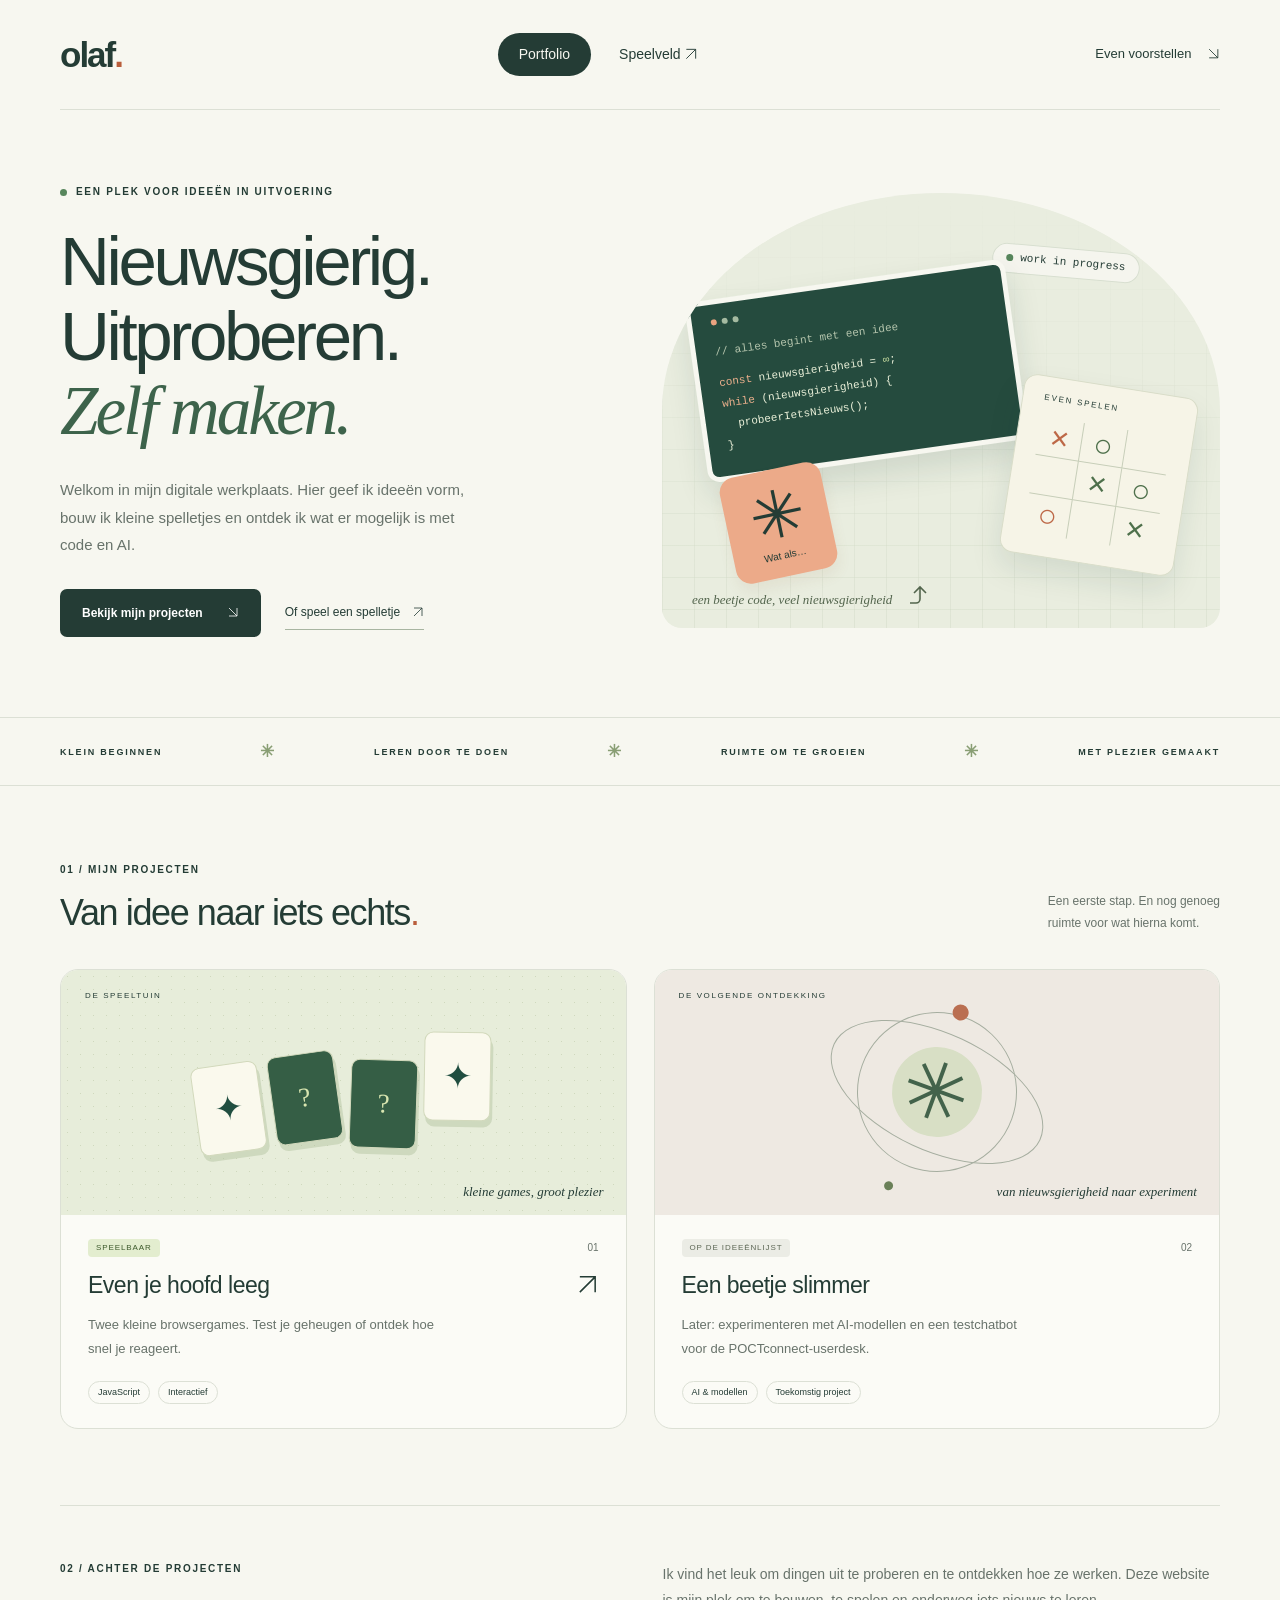
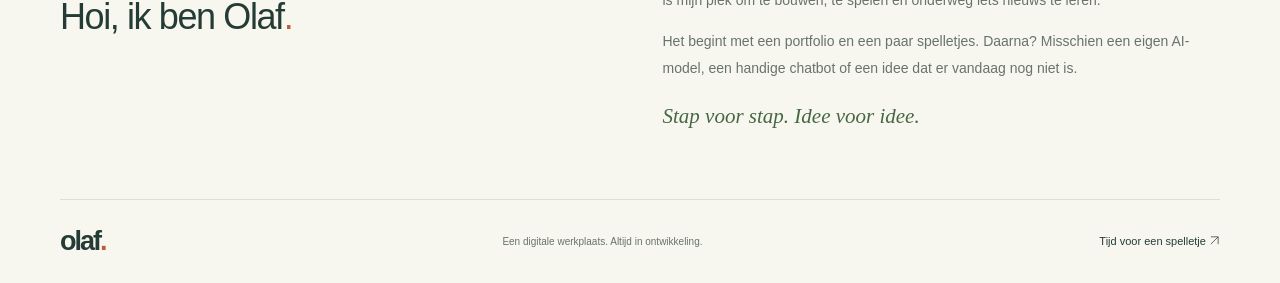
==== public/index.html @ ba3646f5 "Organize site into public assets, game modules, tests and docs" ====
<!doctype html>
<html lang="nl">
  <head>
    <meta charset="utf-8" />
    <meta name="viewport" content="width=device-width, initial-scale=1" />
    <meta
      name="description"
      content="Het persoonlijke portfolio en digitale speelveld van Olaf. Kleine projecten, eigen spelletjes en ruimte voor nieuwe ideeën."
    />
    <title>Olaf — Portfolio & speelveld</title>
    <link rel="icon" href="assets/images/favicon.svg" type="image/svg+xml" />
    <link rel="stylesheet" href="assets/css/base.css" />
    <link rel="stylesheet" href="assets/css/pages/portfolio.css" />
  </head>
  <body>
    <a class="skip-link" href="#main">Naar de inhoud</a>
    <header class="site-header wrap">
      <a class="brand" href="index.html" aria-label="Olaf, startpagina"
        >olaf<span class="brand-dot">.</span></a
      >
      <nav aria-label="Hoofdnavigatie">
        <a href="index.html" aria-current="page">Portfolio</a>
        <a href="pages/games.html"
          >Speelveld
          <span aria-hidden="true"
            ><svg
              class="arrow-icon"
              viewBox="0 0 24 24"
              fill="none"
              stroke="currentColor"
              stroke-width="1.6"
              aria-hidden="true"
            >
              <path d="M4 20 20 4M4 4h16v16" /></svg></span
        ></a>
      </nav>
      <a class="header-link" href="#over"
        >Even voorstellen
        <span aria-hidden="true"
          ><svg
            class="arrow-icon"
            viewBox="0 0 24 24"
            fill="none"
            stroke="currentColor"
            stroke-width="1.6"
            aria-hidden="true"
          >
            <path d="M4 4l16 16M4 20h16V4" /></svg></span
      ></a>
    </header>
    <main id="main">
      <section class="hero wrap" aria-labelledby="hero-title">
        <div class="hero-copy">
          <p class="eyebrow">
            <span class="status-dot" aria-hidden="true"></span> EEN PLEK VOOR
            IDEEËN IN UITVOERING
          </p>
          <h1 id="hero-title">
            Nieuwsgierig.<br />Uitproberen.<br /><span class="serif-word"
              >Zelf maken.</span
            >
          </h1>
          <p class="hero-description">
            Welkom in mijn digitale werkplaats. Hier geef ik ideeën vorm, bouw
            ik kleine spelletjes en ontdek ik wat er mogelijk is met code en AI.
          </p>
          <div class="hero-actions">
            <a class="button button-dark" href="#projecten"
              >Bekijk mijn projecten
              <span aria-hidden="true"
                ><svg
                  class="arrow-icon"
                  viewBox="0 0 24 24"
                  fill="none"
                  stroke="currentColor"
                  stroke-width="1.6"
                  aria-hidden="true"
                >
                  <path d="M4 4l16 16M4 20h16V4" /></svg></span></a
            ><a class="text-link" href="pages/games.html"
              >Of speel een spelletje
              <span aria-hidden="true"
                ><svg
                  class="arrow-icon"
                  viewBox="0 0 24 24"
                  fill="none"
                  stroke="currentColor"
                  stroke-width="1.6"
                  aria-hidden="true"
                >
                  <path d="M4 20 20 4M4 4h16v16" /></svg></span
            ></a>
          </div>
        </div>
        <div
          class="hero-art"
          role="img"
          aria-label="Illustratie van een digitale werkplaats met code, een boter-kaas-en-eierenbord en een idee"
        >
          <div class="art-grid"></div>
          <div class="floating-label">
            <span class="status-dot" aria-hidden="true"></span> work in progress
          </div>
          <div class="code-tile">
            <div class="window-dots"><i></i><i></i><i></i></div>
            <span class="code-comment">// alles begint met een idee</span
            ><span><b>const</b> nieuwsgierigheid = <em>∞</em>;</span
            ><span><b>while</b> (nieuwsgierigheid) {</span
            ><span>&nbsp;&nbsp;probeerIetsNieuws();</span><span>}</span>
          </div>
          <div class="play-tile">
            <div class="tile-caption">EVEN SPELEN</div>
            <div class="mini-board">
              <span>×</span><span>○</span><span></span><span></span
              ><span>×</span><span>○</span><span>○</span><span></span
              ><span>×</span>
            </div>
          </div>
          <div class="idea-tile">
            <span aria-hidden="true">✳</span><small>Wat als…</small>
          </div>
          <div class="art-note">
            een beetje code, veel nieuwsgierigheid
            <span aria-hidden="true"
              ><svg
                class="arrow-icon"
                viewBox="0 0 24 24"
                fill="none"
                stroke="currentColor"
                stroke-width="1.6"
                aria-hidden="true"
              >
                <path d="M4 20h6a4 4 0 0 0 4-4V4m-6 6 6-6 6 6" /></svg
            ></span>
          </div>
        </div>
      </section>
      <div class="ticker">
        <div class="wrap ticker-inner">
          <span>KLEIN BEGINNEN</span><span aria-hidden="true">✳</span
          ><span>LEREN DOOR TE DOEN</span><span aria-hidden="true">✳</span
          ><span>RUIMTE OM TE GROEIEN</span><span aria-hidden="true">✳</span
          ><span>MET PLEZIER GEMAAKT</span>
        </div>
      </div>
      <section
        id="projecten"
        class="section wrap"
        aria-labelledby="projects-title"
      >
        <div class="section-heading">
          <div>
            <p class="eyebrow">01 / MIJN PROJECTEN</p>
            <h2 id="projects-title">
              Van idee naar iets echts<span class="accent">.</span>
            </h2>
          </div>
          <p>
            Een eerste stap. En nog genoeg<br />ruimte voor wat hierna komt.
          </p>
        </div>
        <div class="project-grid">
          <a class="project-card" href="pages/games.html"
            ><div class="project-visual games-visual">
              <span class="visual-label">DE SPEELTUIN</span>
              <div class="memory-preview" aria-hidden="true">
                <span>✦</span><span>?</span><span>?</span><span>✦</span>
              </div>
              <span class="visual-note">kleine games, groot plezier</span>
            </div>
            <div class="project-body">
              <div class="project-meta">
                <span class="tag tag-green">SPEELBAAR</span><span>01</span>
              </div>
              <h3>
                Even je hoofd leeg
                <span aria-hidden="true"
                  ><svg
                    class="arrow-icon"
                    viewBox="0 0 24 24"
                    fill="none"
                    stroke="currentColor"
                    stroke-width="1.6"
                    aria-hidden="true"
                  >
                    <path d="M4 20 20 4M4 4h16v16" /></svg
                ></span>
              </h3>
              <p>
                Twee kleine browsergames. Test je geheugen of ontdek hoe snel je
                reageert.
              </p>
              <div class="project-tags">
                <span>JavaScript</span><span>Interactief</span>
              </div>
            </div></a
          >
          <article class="project-card future-card">
            <div class="project-visual ai-visual">
              <span class="visual-label">DE VOLGENDE ONTDEKKING</span>
              <div class="orbit" aria-hidden="true">
                <span class="orbit-core">✳</span><i></i><b></b>
              </div>
              <span class="visual-note"
                >van nieuwsgierigheid naar experiment</span
              >
            </div>
            <div class="project-body">
              <div class="project-meta">
                <span class="tag">OP DE IDEEËNLIJST</span><span>02</span>
              </div>
              <h3>Een beetje slimmer</h3>
              <p>
                Later: experimenteren met AI-modellen en een testchatbot voor de
                POCTconnect-userdesk.
              </p>
              <div class="project-tags">
                <span>AI & modellen</span><span>Toekomstig project</span>
              </div>
            </div>
          </article>
        </div>
      </section>
      <section
        id="over"
        class="about-section wrap"
        aria-labelledby="about-title"
      >
        <div>
          <p class="eyebrow">02 / ACHTER DE PROJECTEN</p>
          <h2 id="about-title">
            Hoi, ik ben Olaf<span class="accent">.</span>
          </h2>
        </div>
        <div class="about-copy">
          <p>
            Ik vind het leuk om dingen uit te proberen en te ontdekken hoe ze
            werken. Deze website is mijn plek om te bouwen, te spelen en
            onderweg iets nieuws te leren.
          </p>
          <p>
            Het begint met een portfolio en een paar spelletjes. Daarna?
            Misschien een eigen AI-model, een handige chatbot of een idee dat er
            vandaag nog niet is.
          </p>
          <span class="handwritten">Stap voor stap. Idee voor idee.</span>
        </div>
      </section>
    </main>
    <footer class="site-footer wrap">
      <a class="brand" href="index.html"
        >olaf<span class="brand-dot">.</span></a
      >
      <p>Een digitale werkplaats. Altijd in ontwikkeling.</p>
      <a href="pages/games.html"
        >Tijd voor een spelletje
        <span aria-hidden="true"
          ><svg
            class="arrow-icon"
            viewBox="0 0 24 24"
            fill="none"
            stroke="currentColor"
            stroke-width="1.6"
            aria-hidden="true"
          >
            <path d="M4 20 20 4M4 4h16v16" /></svg></span
      ></a>
    </footer>
  </body>
</html>
---- public/assets/css/base.css ----
:root {
  --paper: #f7f7f0;
  --ink: #243c35;
  --muted: #68736b;
  --green: #204e40;
  --lime: #dce9b1;
  --peach: #ecaa89;
  --line: #dce0d5;
  --radius: 18px;
}
* {
  box-sizing: border-box;
}
html {
  scroll-behavior: smooth;
  scroll-padding-top: 30px;
}
body {
  margin: 0;
  background: var(--paper);
  color: var(--ink);
  font-family: Arial, Helvetica, sans-serif;
  font-size: 16px;
  line-height: 1.6;
}
a {
  color: inherit;
  text-decoration: none;
}
button {
  font: inherit;
}
button,
a {
  -webkit-tap-highlight-color: transparent;
}
button {
  cursor: pointer;
}
a:focus-visible,
button:focus-visible {
  outline: 3px solid #9d4522;
  outline-offset: 5px;
}
button:disabled {
  cursor: default;
}
.wrap {
  width: min(1160px, calc(100% - 80px));
  margin-inline: auto;
}
.skip-link {
  position: absolute;
  top: -100px;
  left: 20px;
  padding: 12px;
  background: var(--ink);
  color: white;
  z-index: 10;
}
.skip-link:focus {
  top: 10px;
}
.site-header {
  display: flex;
  align-items: center;
  justify-content: space-between;
  height: 110px;
  border-bottom: 1px solid var(--line);
}
.brand {
  font-size: 35px;
  line-height: 1;
  letter-spacing: -2px;
  font-weight: 800;
}
.brand-dot,
.accent {
  color: #b95e3c;
}
.site-header nav {
  display: flex;
  gap: 7px;
}
.site-header nav a {
  padding: 10px 21px;
  border-radius: 30px;
  font-size: 14px;
}
.site-header nav a[aria-current] {
  background: var(--ink);
  color: var(--paper);
}
.site-header nav a:hover:not([aria-current]) {
  background: #e9ecdf;
}
.header-link {
  font-size: 13px;
}
.header-link span {
  margin-left: 12px;
}
.eyebrow {
  font-size: 10px;
  font-weight: 700;
  letter-spacing: 1.7px;
  margin: 0 0 24px;
  display: flex;
  align-items: center;
  gap: 9px;
}
.status-dot {
  width: 7px;
  height: 7px;
  border-radius: 50%;
  background: #57865c;
  display: inline-block;
  flex-shrink: 0;
}
h1,
h2,
h3,
p {
  margin-top: 0;
}
h1 {
  font-size: clamp(48px, 5.4vw, 72px);
  line-height: 1.08;
  letter-spacing: -3.4px;
  margin-bottom: 27px;
  font-weight: 500;
}
.serif-word {
  font-family: Georgia, "Times New Roman", serif;
  font-style: italic;
  color: #3d634b;
  letter-spacing: -3px;
}
.button {
  display: inline-flex;
  align-items: center;
  justify-content: center;
  gap: 24px;
  min-height: 48px;
  padding: 12px 21px;
  border-radius: 7px;
  border: 1px solid transparent;
  font-size: 12px;
  font-weight: 600;
  transition:
    background 0.15s,
    transform 0.15s;
}
.button-dark {
  background: var(--ink);
  color: #fff;
}
.button-dark:hover {
  background: #36634d;
  transform: translateY(-2px);
}
.text-link {
  font-size: 12px;
  border-bottom: 1px solid #a8b5a1;
  padding-block: 7px;
}
.text-link span {
  margin-left: 9px;
}
.text-link:hover {
  color: #a54f30;
}
h2 {
  font-size: 36px;
  line-height: 1.2;
  font-weight: 500;
  letter-spacing: -1.4px;
  margin-bottom: 0;
}
h3 {
  font-size: 23px;
  line-height: 1.3;
  letter-spacing: -0.5px;
  font-weight: 500;
  margin-bottom: 12px;
}
h3 span {
  float: right;
}
.site-footer {
  border-top: 1px solid var(--line);
  padding-block: 28px;
  display: flex;
  gap: 20px;
  align-items: center;
  justify-content: space-between;
}
.site-footer .brand {
  font-size: 27px;
}
.site-footer p {
  font-size: 10px;
  color: var(--muted);
  margin: 0;
}
.site-footer > a:last-child {
  font-size: 11px;
}
@media (max-width: 1000px) {
  .wrap {
    width: calc(100% - 48px);
  }
  h1 {
    font-size: 56px;
  }
}
@media (max-width: 700px) {
  .wrap {
    width: calc(100% - 36px);
  }
  .site-header {
    height: 85px;
  }
  .brand {
    font-size: 31px;
  }
  .header-link {
    display: none;
  }
  .site-header nav a {
    padding: 9px 16px;
    font-size: 12px;
  }
  h1 {
    font-size: 58px;
    letter-spacing: -2.6px;
  }
  h2 {
    font-size: 30px;
  }
  .site-footer {
    flex-wrap: wrap;
    padding-block: 24px;
    gap: 16px;
  }
  .site-footer p {
    order: 3;
    width: 100%;
  }
}
@media (prefers-reduced-motion: reduce) {
  html {
    scroll-behavior: auto;
  }
  *,
  *:before,
  *:after {
    transition: none !important;
    animation: none !important;
  }
}
.arrow-icon {
  display: inline-block;
  width: 1em;
  height: 1em;
  vertical-align: -0.12em;
  flex-shrink: 0;
}
---- public/assets/css/pages/portfolio.css ----
.hero {
  padding-block: 74px 80px;
  display: grid;
  grid-template-columns: 1fr 1fr;
  gap: 44px;
  align-items: center;
}
.hero-description {
  max-width: 425px;
  color: var(--muted);
  font-size: 15px;
  line-height: 1.85;
  margin-bottom: 30px;
}
.hero-actions {
  display: flex;
  gap: 24px;
  align-items: center;
  flex-wrap: wrap;
}
.hero-art {
  height: 435px;
  position: relative;
  isolation: isolate;
  background: #e9eddf;
  border-radius: 50% 50% 20px 20px;
  overflow: hidden;
}
.art-grid {
  position: absolute;
  inset: 0;
  background-image:
    linear-gradient(#c9d3bf55 1px, transparent 1px),
    linear-gradient(90deg, #c9d3bf55 1px, transparent 1px);
  background-size: 32px 32px;
  mask-image: linear-gradient(transparent, #000);
}
.floating-label {
  position: absolute;
  right: 80px;
  top: 55px;
  font-family: monospace;
  font-size: 11px;
  background: #f7f7f0dd;
  border: 1px solid #d8dfd0;
  border-radius: 20px;
  padding: 5px 13px;
  display: flex;
  align-items: center;
  gap: 7px;
  transform: rotate(5deg);
}
.code-tile {
  position: absolute;
  top: 87px;
  left: 33px;
  background: #254b3e;
  color: #eaf0d9;
  width: 323px;
  border: 5px solid #f7f7f0;
  border-radius: 12px;
  box-shadow: 0 15px 30px #183c3420;
  padding: 15px 19px 20px;
  font: 11px/1.9 monospace;
  transform: rotate(-8deg);
}
.code-tile > span {
  display: block;
  white-space: nowrap;
}
.code-tile b {
  color: #eeb18d;
  font-weight: 400;
}
.code-tile em {
  color: #c6dca0;
}
.code-comment {
  color: #b5c5ad;
  margin-bottom: 10px;
}
.window-dots {
  display: flex;
  gap: 5px;
  padding-bottom: 17px;
}
.window-dots i {
  width: 6px;
  height: 6px;
  background: #a5baa1;
  border-radius: 50%;
}
.window-dots i:first-child {
  background: #eba380;
}
.play-tile {
  position: absolute;
  right: 33px;
  top: 192px;
  background: #f6f4e7;
  width: 176px;
  padding: 15px 21px 21px;
  border-radius: 13px;
  transform: rotate(9deg);
  box-shadow: 0 15px 30px #183c341a;
  border: 1px solid #d9ddc9;
}
.tile-caption {
  font-size: 8px;
  letter-spacing: 1.8px;
  margin-bottom: 12px;
}
.mini-board {
  display: grid;
  grid-template-columns: repeat(3, 1fr);
}
.mini-board span {
  display: flex;
  align-items: center;
  justify-content: center;
  height: 39px;
  font-size: 32px;
  line-height: 1;
  color: #4e704b;
  border-right: 1px solid #c7ceb9;
  border-bottom: 1px solid #c7ceb9;
}
.mini-board span:nth-child(3n) {
  border-right: 0;
}
.mini-board span:nth-child(n + 7) {
  border-bottom: 0;
}
.mini-board span:nth-child(3n + 1) {
  color: #bd6847;
}
.idea-tile {
  position: absolute;
  left: 65px;
  bottom: 51px;
  background: var(--peach);
  border-radius: 15px;
  width: 103px;
  height: 108px;
  transform: rotate(-12deg);
  display: flex;
  align-items: center;
  justify-content: center;
  flex-direction: column;
  box-shadow: 0 8px 14px #93643a15;
}
.idea-tile > span {
  font-size: 66px;
  line-height: 1;
}
.idea-tile small {
  font-size: 10px;
}
.art-note {
  position: absolute;
  bottom: 17px;
  left: 30px;
  font:
    italic 13px Georgia,
    serif;
  color: #53654d;
}
.art-note span {
  font-size: 28px;
  margin-left: 10px;
}
.ticker {
  border-block: 1px solid var(--line);
}
.ticker-inner {
  display: flex;
  align-items: center;
  justify-content: space-between;
  gap: 20px;
  padding-block: 20px;
  font-size: 9px;
  letter-spacing: 1.8px;
  font-weight: 600;
}
.ticker-inner span:nth-child(even) {
  font-size: 17px;
  color: #899e74;
}
.section {
  padding-block: 76px;
}
.section-heading {
  display: flex;
  align-items: flex-end;
  justify-content: space-between;
  gap: 25px;
  margin-bottom: 34px;
}
.section-heading .eyebrow {
  margin-bottom: 13px;
}
.section-heading > p {
  color: var(--muted);
  font-size: 12px;
  line-height: 1.8;
  margin-bottom: 0;
}
.project-grid {
  display: grid;
  grid-template-columns: 1fr 1fr;
  gap: 27px;
}
.project-card {
  border: 1px solid var(--line);
  border-radius: var(--radius);
  overflow: hidden;
  background: #fbfbf6;
  display: block;
}
.project-card:is(a) {
  transition:
    transform 0.2s,
    box-shadow 0.2s;
}
.project-card:is(a):hover {
  transform: translateY(-5px);
  box-shadow: 0 12px 30px #243c3510;
}
.project-visual {
  height: 245px;
  display: flex;
  align-items: center;
  justify-content: center;
  position: relative;
  overflow: hidden;
}
.games-visual {
  background: #e7edda;
  background-image: radial-gradient(#9aaa7d50 0.8px, transparent 0.8px);
  background-size: 13px 13px;
}
.visual-label {
  position: absolute;
  top: 20px;
  left: 24px;
  font-size: 8px;
  letter-spacing: 1.6px;
}
.visual-note {
  position: absolute;
  bottom: 15px;
  right: 22px;
  font:
    italic 13px Georgia,
    serif;
}
.memory-preview {
  display: flex;
  gap: 10px;
  transform: rotate(-8deg);
}
.memory-preview span {
  width: 67px;
  height: 89px;
  border-radius: 9px;
  display: flex;
  align-items: center;
  justify-content: center;
  font-family: Georgia, serif;
  font-size: 35px;
  background: #faf9ed;
  color: var(--green);
  box-shadow: 2px 6px 0 #a8b89366;
  border: 1px solid #d2d9bc;
}
.memory-preview span:nth-child(2),
.memory-preview span:nth-child(3) {
  background: #355e45;
  color: #d8e5b0;
  font-size: 27px;
}
.memory-preview span:nth-child(3) {
  transform: translateY(17px) rotate(10deg);
}
.memory-preview span:last-child {
  transform: rotate(9deg);
}
.ai-visual {
  background: #eee9e2;
}
.orbit {
  height: 160px;
  width: 160px;
  border: 1px solid #a6aea0;
  border-radius: 50%;
  position: relative;
  display: grid;
  place-items: center;
  transform: rotate(-25deg);
}
.orbit:before {
  content: "";
  position: absolute;
  inset: 20px -35px;
  border: 1px solid #a6aea0;
  border-radius: 50%;
  transform: rotate(50deg);
}
.orbit-core {
  display: grid;
  place-items: center;
  width: 90px;
  height: 90px;
  background: #d8dfc5;
  color: #43634b;
  border-radius: 50%;
  font-size: 80px;
  line-height: 1;
}
.orbit i {
  position: absolute;
  top: 9px;
  right: 16px;
  width: 16px;
  height: 16px;
  background: #ba6f51;
  border-radius: 50%;
}
.orbit b {
  position: absolute;
  bottom: 10px;
  left: -9px;
  width: 9px;
  height: 9px;
  background: #6a8058;
  border-radius: 50%;
}
.project-body {
  padding: 24px 27px;
}
.project-meta {
  display: flex;
  align-items: center;
  justify-content: space-between;
  font-size: 10px;
  color: var(--muted);
  margin-bottom: 14px;
}
.tag {
  background: #ebece5;
  padding: 3px 8px;
  border-radius: 4px;
  font-size: 8px;
  letter-spacing: 0.9px;
  color: #5d6755;
}
.tag-green {
  background: #e3edcf;
  color: #3d5a2c;
}
.project-body p {
  font-size: 13px;
  color: var(--muted);
  line-height: 1.85;
  max-width: 360px;
  margin-bottom: 20px;
}
.project-tags {
  display: flex;
  gap: 8px;
}
.project-tags span {
  font-size: 9px;
  border: 1px solid var(--line);
  padding: 3px 9px;
  border-radius: 20px;
}
.about-section {
  border-top: 1px solid var(--line);
  padding-block: 55px 70px;
  display: grid;
  grid-template-columns: 1fr 1fr;
  gap: 45px;
}
.about-section .eyebrow {
  margin-bottom: 18px;
}
.about-copy p {
  font-size: 14px;
  color: var(--muted);
  line-height: 1.9;
}
.handwritten {
  display: block;
  font:
    italic 21px Georgia,
    serif;
  padding-top: 9px;
  color: #486743;
}
@media (min-width: 1400px) {
  .hero-art {
    height: 455px;
  }
  .code-tile {
    left: 55px;
    top: 97px;
  }
  .play-tile {
    right: 45px;
    top: 207px;
  }
}
@media (max-width: 1000px) {
  .hero {
    gap: 22px;
    padding-block: 55px;
  }
  .hero-art {
    height: 390px;
  }
  .code-tile {
    width: 285px;
    left: 18px;
    font-size: 10px;
    padding-inline: 12px;
  }
  .play-tile {
    right: 19px;
    top: 182px;
    width: 155px;
  }
  .mini-board span {
    height: 32px;
  }
  .idea-tile {
    left: 35px;
    bottom: 46px;
    width: 85px;
    height: 95px;
  }
  .hero-actions {
    gap: 12px;
  }
  .ticker-inner {
    letter-spacing: 1px;
  }
  .section-heading h2 {
    font-size: 30px;
  }
  .memory-preview span {
    width: 55px;
    height: 75px;
  }
  .project-visual {
    height: 220px;
  }
}
@media (max-width: 700px) {
  .hero {
    grid-template-columns: 1fr;
    padding-block: 40px;
    gap: 36px;
  }
  .hero .eyebrow {
    font-size: 8px;
    letter-spacing: 1.4px;
  }
  .hero-description {
    font-size: 14px;
    max-width: 450px;
  }
  .hero-art {
    height: 365px;
    max-width: 480px;
    width: 100%;
    margin-inline: auto;
  }
  .code-tile {
    width: 300px;
    left: 30px;
    top: 70px;
    font-size: 10px;
  }
  .play-tile {
    right: 30px;
    top: 160px;
  }
  .idea-tile {
    left: 50px;
    bottom: 40px;
  }
  .floating-label {
    top: 38px;
    right: 65px;
  }
  .art-note {
    font-size: 11px;
    bottom: 9px;
  }
  .ticker-inner {
    display: grid;
    grid-template-columns: 1fr auto 1fr;
    font-size: 8px;
    gap: 10px;
    padding-block: 16px;
  }
  .ticker-inner span:nth-child(n + 4) {
    display: none;
  }
  .ticker-inner span:last-child {
    display: none;
  }
  .ticker-inner span:nth-child(3) {
    text-align: right;
  }
  .section {
    padding-block: 45px;
  }
  .section-heading {
    display: block;
    margin-bottom: 26px;
  }
  .section-heading > p {
    margin-top: 16px;
  }
  .section-heading > p br {
    display: none;
  }
  .project-grid {
    grid-template-columns: 1fr;
    gap: 22px;
  }
  .project-visual {
    height: 245px;
  }
  .memory-preview span {
    width: 64px;
    height: 85px;
  }
  .about-section {
    grid-template-columns: 1fr;
    gap: 25px;
    padding-block: 35px 45px;
  }
  .about-copy p {
    font-size: 13px;
  }
}
.art-note .arrow-icon {
  width: 24px;
  height: 24px;
}
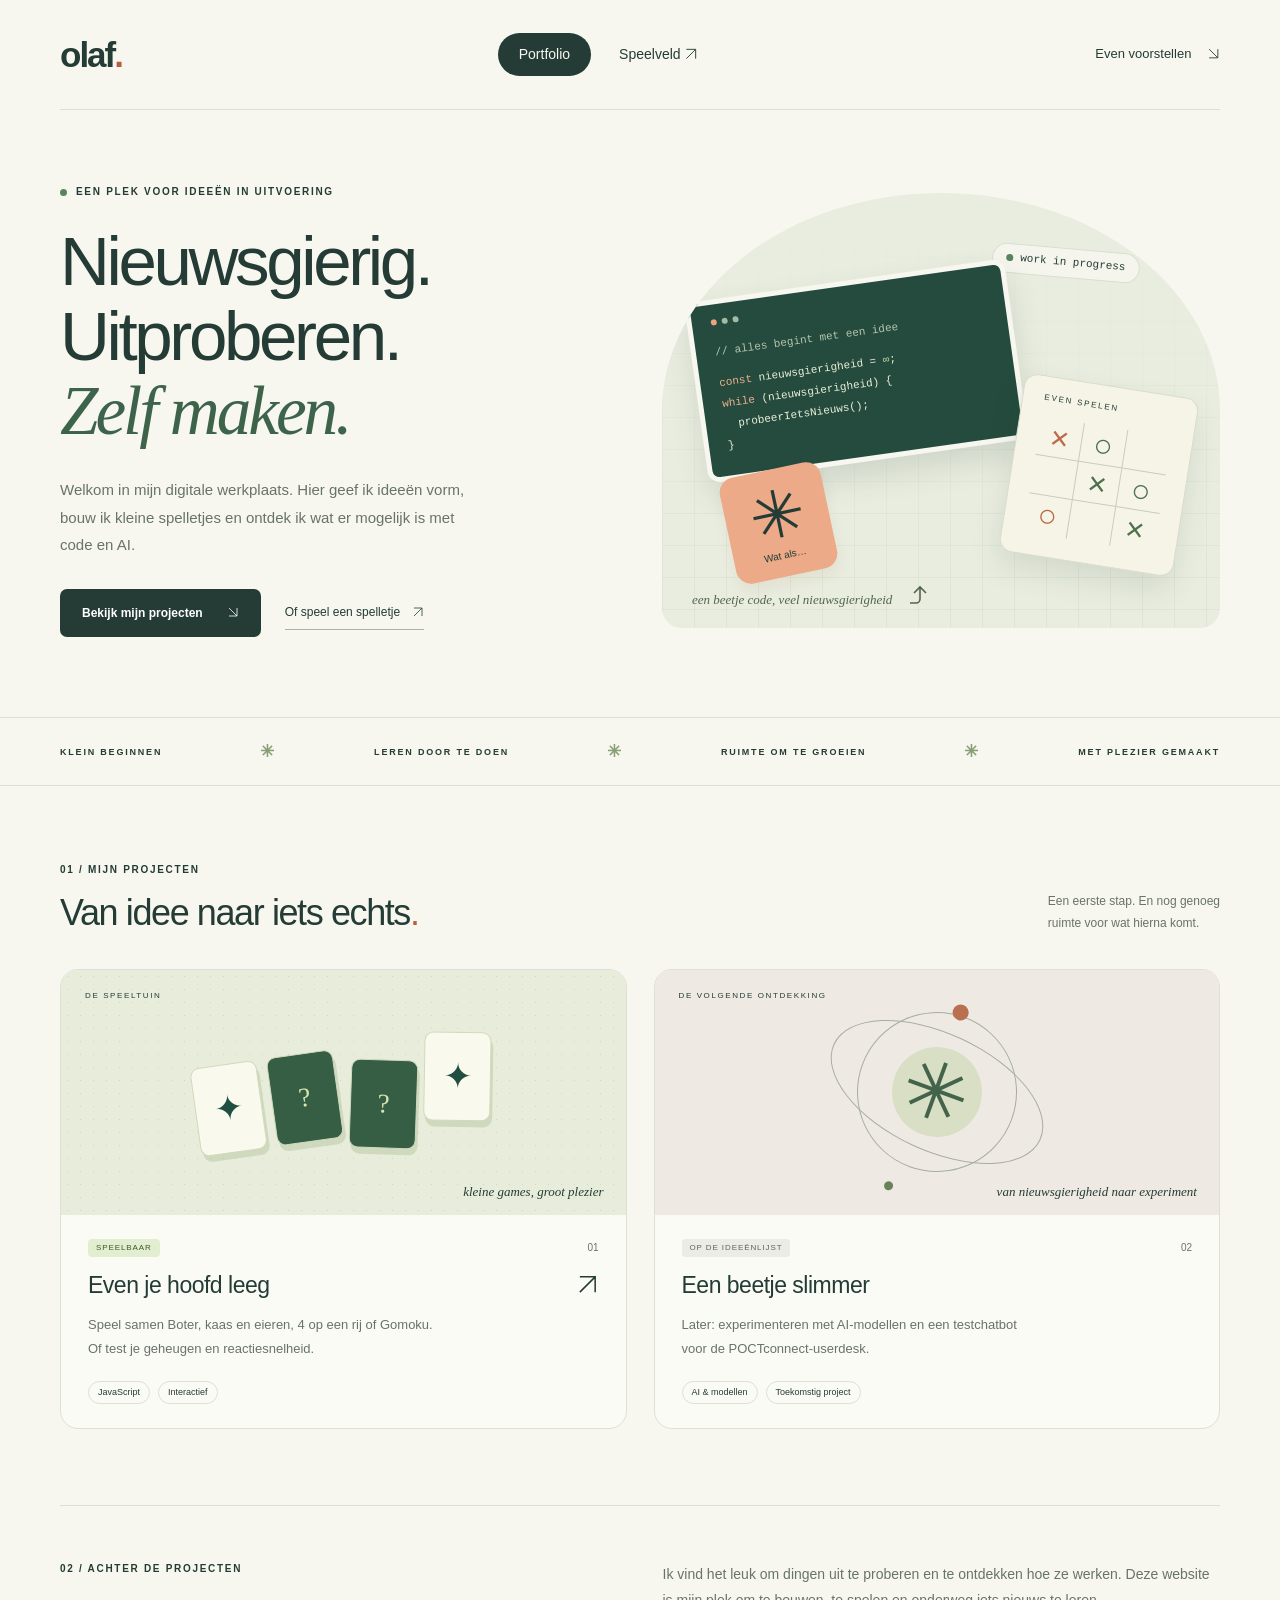
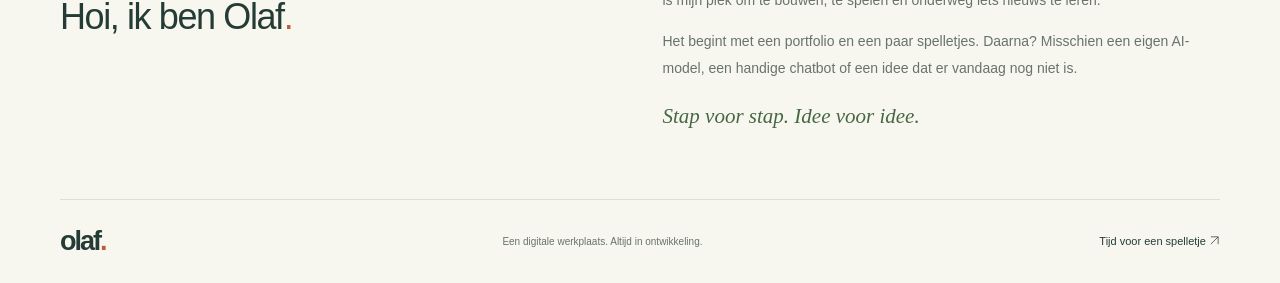
==== commit d564a575: "Add two-player board games with shared-screen and realtime rooms" ====
--- a/public/index.html
+++ b/public/index.html
@@ -187,8 +187,8 @@
                 ></span>
               </h3>
               <p>
-                Twee kleine browsergames. Test je geheugen of ontdek hoe snel je
-                reageert.
+                Speel samen Boter, kaas en eieren, 4 op een rij of Gomoku. Of
+                test je geheugen en reactiesnelheid.
               </p>
               <div class="project-tags">
                 <span>JavaScript</span><span>Interactief</span>
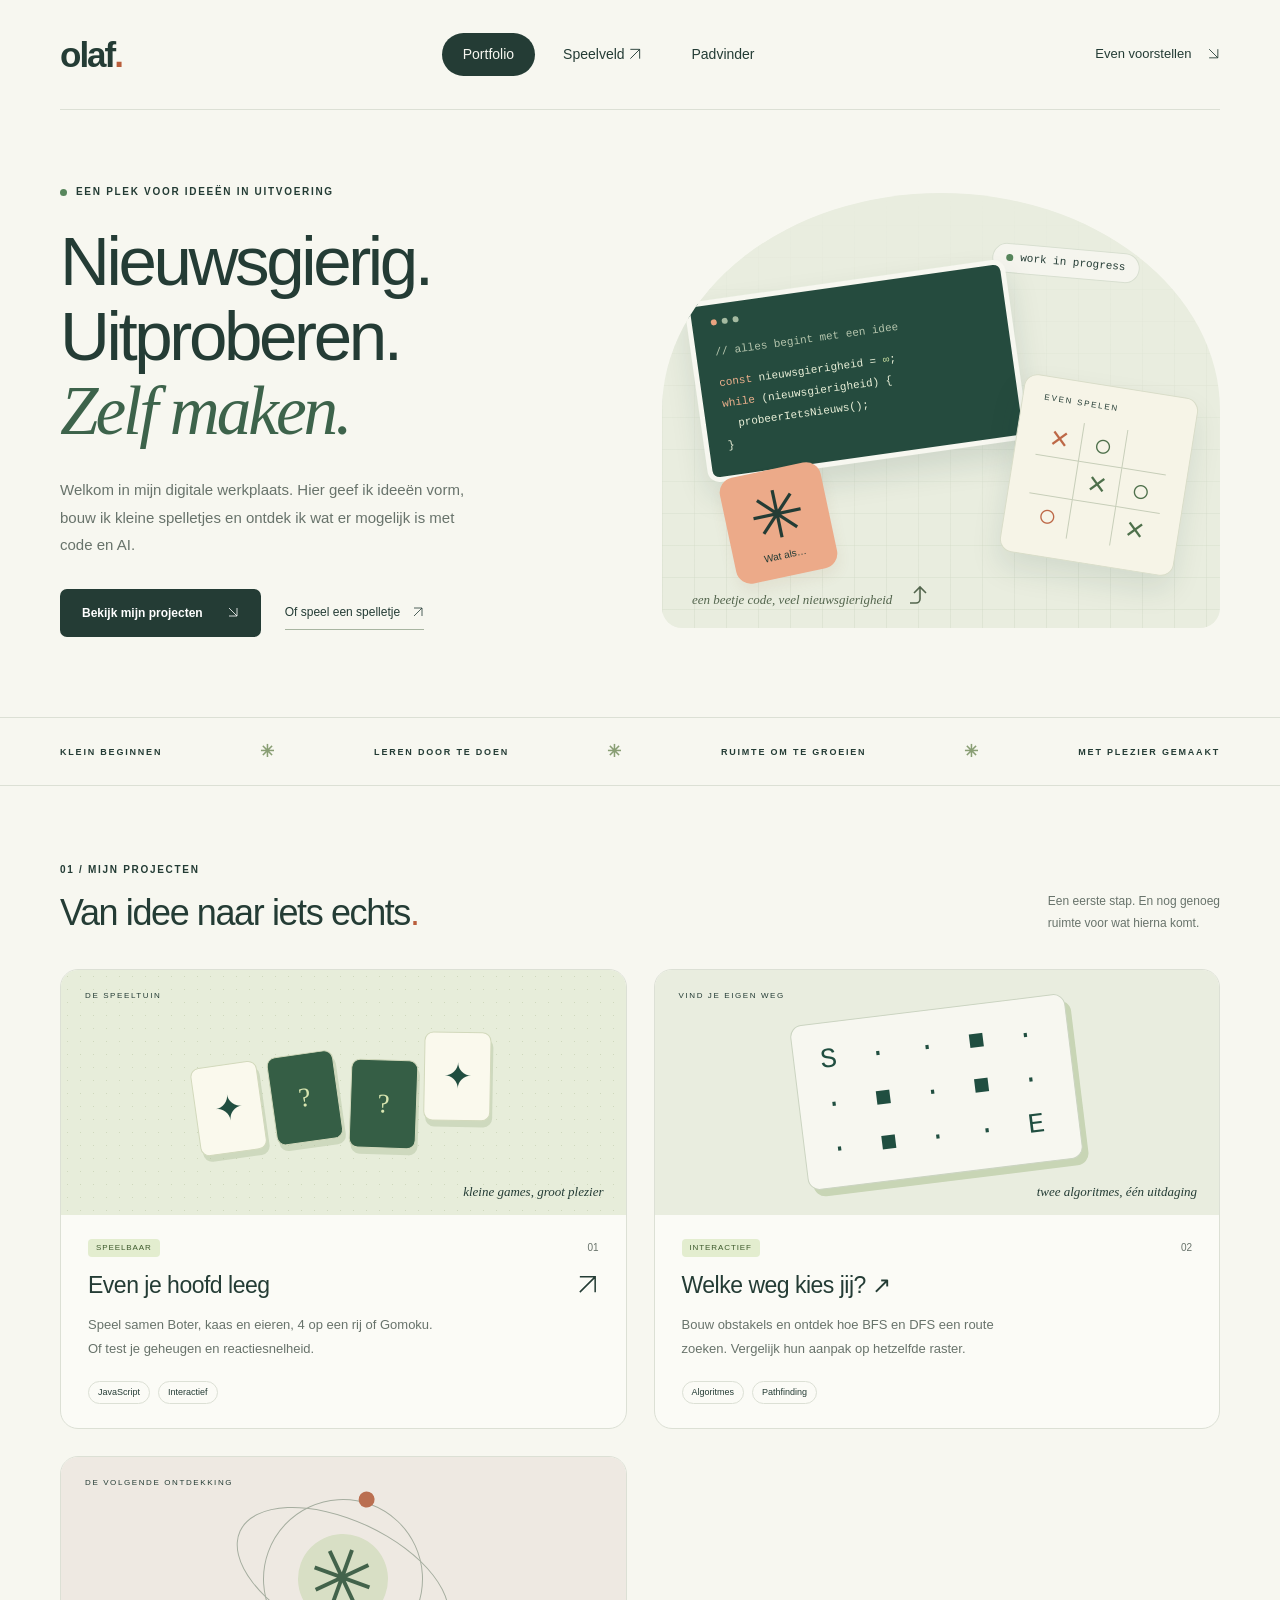
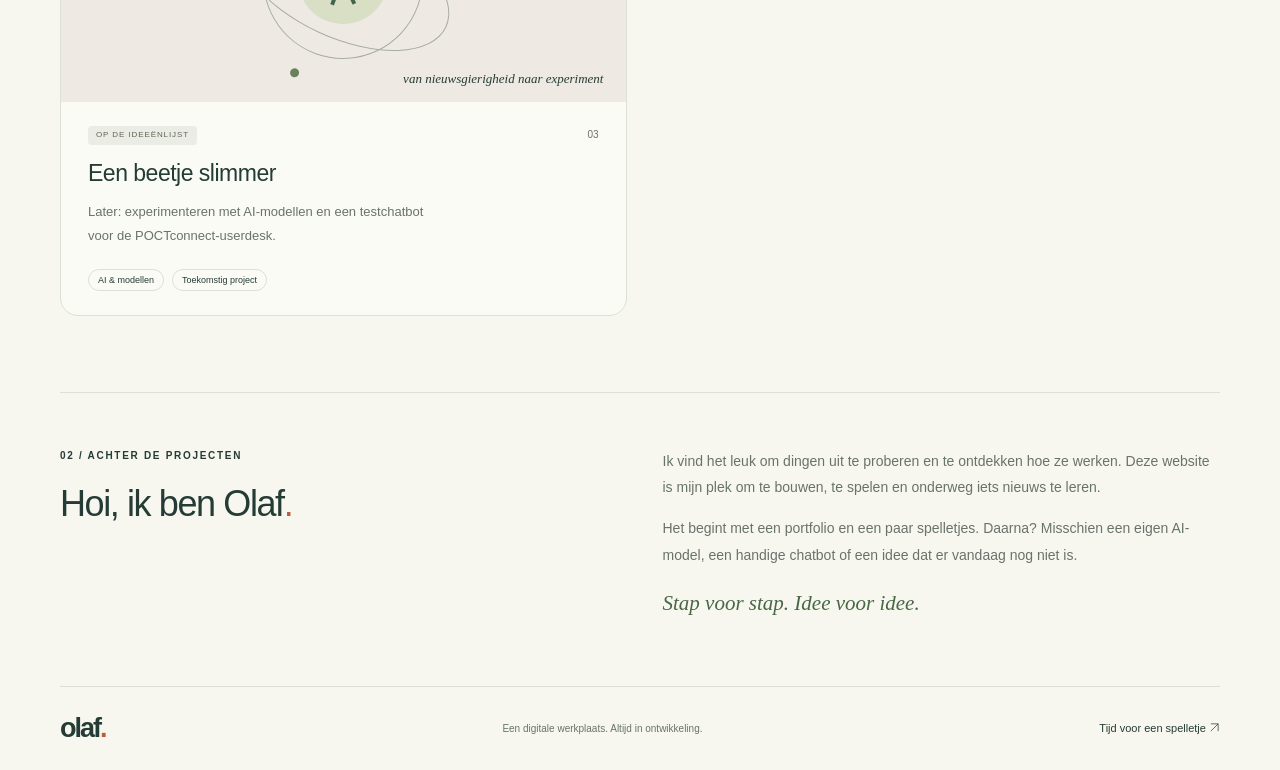
==== commit 59078358: "Add interactive BFS and DFS pathfinding comparison" ====
--- a/public/index.html
+++ b/public/index.html
@@ -33,6 +33,7 @@
             >
               <path d="M4 20 20 4M4 4h16v16" /></svg></span
         ></a>
+        <a href="pages/pathfinding.html">Padvinder</a>
       </nav>
       <a class="header-link" href="#over"
         >Even voorstellen
@@ -195,6 +196,25 @@
               </div>
             </div></a
           >
+          <a class="project-card" href="pages/pathfinding.html">
+          <div class="project-visual path-visual">
+          <span class="visual-label">VIND JE EIGEN WEG</span>
+          <div class="path-preview" aria-hidden="true">S · · ■ ·<br>· ■ · ■ ·<br>· ■ · · E</div>
+          <span class="visual-note">twee algoritmes, één uitdaging</span>
+          </div>
+          <div class="project-body">
+          <div class="project-meta">
+          <span class="tag tag-green">INTERACTIEF</span>
+          <span>02</span>
+          </div>
+          <h3>Welke weg kies jij? ↗</h3>
+          <p>Bouw obstakels en ontdek hoe BFS en DFS een route zoeken. Vergelijk hun aanpak op hetzelfde raster.</p>
+          <div class="project-tags">
+          <span>Algoritmes</span>
+          <span>Pathfinding</span>
+          </div>
+          </div>
+          </a>
           <article class="project-card future-card">
             <div class="project-visual ai-visual">
               <span class="visual-label">DE VOLGENDE ONTDEKKING</span>
@@ -207,7 +227,7 @@
             </div>
             <div class="project-body">
               <div class="project-meta">
-                <span class="tag">OP DE IDEEËNLIJST</span><span>02</span>
+                <span class="tag">OP DE IDEEËNLIJST</span><span>03</span>
               </div>
               <h3>Een beetje slimmer</h3>
               <p>
--- a/public/assets/css/pages/portfolio.css
+++ b/public/assets/css/pages/portfolio.css
@@ -551,3 +551,18 @@
   width: 24px;
   height: 24px;
 }
+
+.path-visual {
+  background:#e9eddf
+}
+.path-preview {
+  font:28px/1.6 monospace;
+  letter-spacing:8px;
+  color:var(--green);
+  transform:rotate(-7deg);
+  background:#f7f7f0;
+  padding:15px 26px;
+  border:1px solid #cbd4c1;
+  border-radius:12px;
+  box-shadow:5px 7px 0 #c8d5b5
+}
